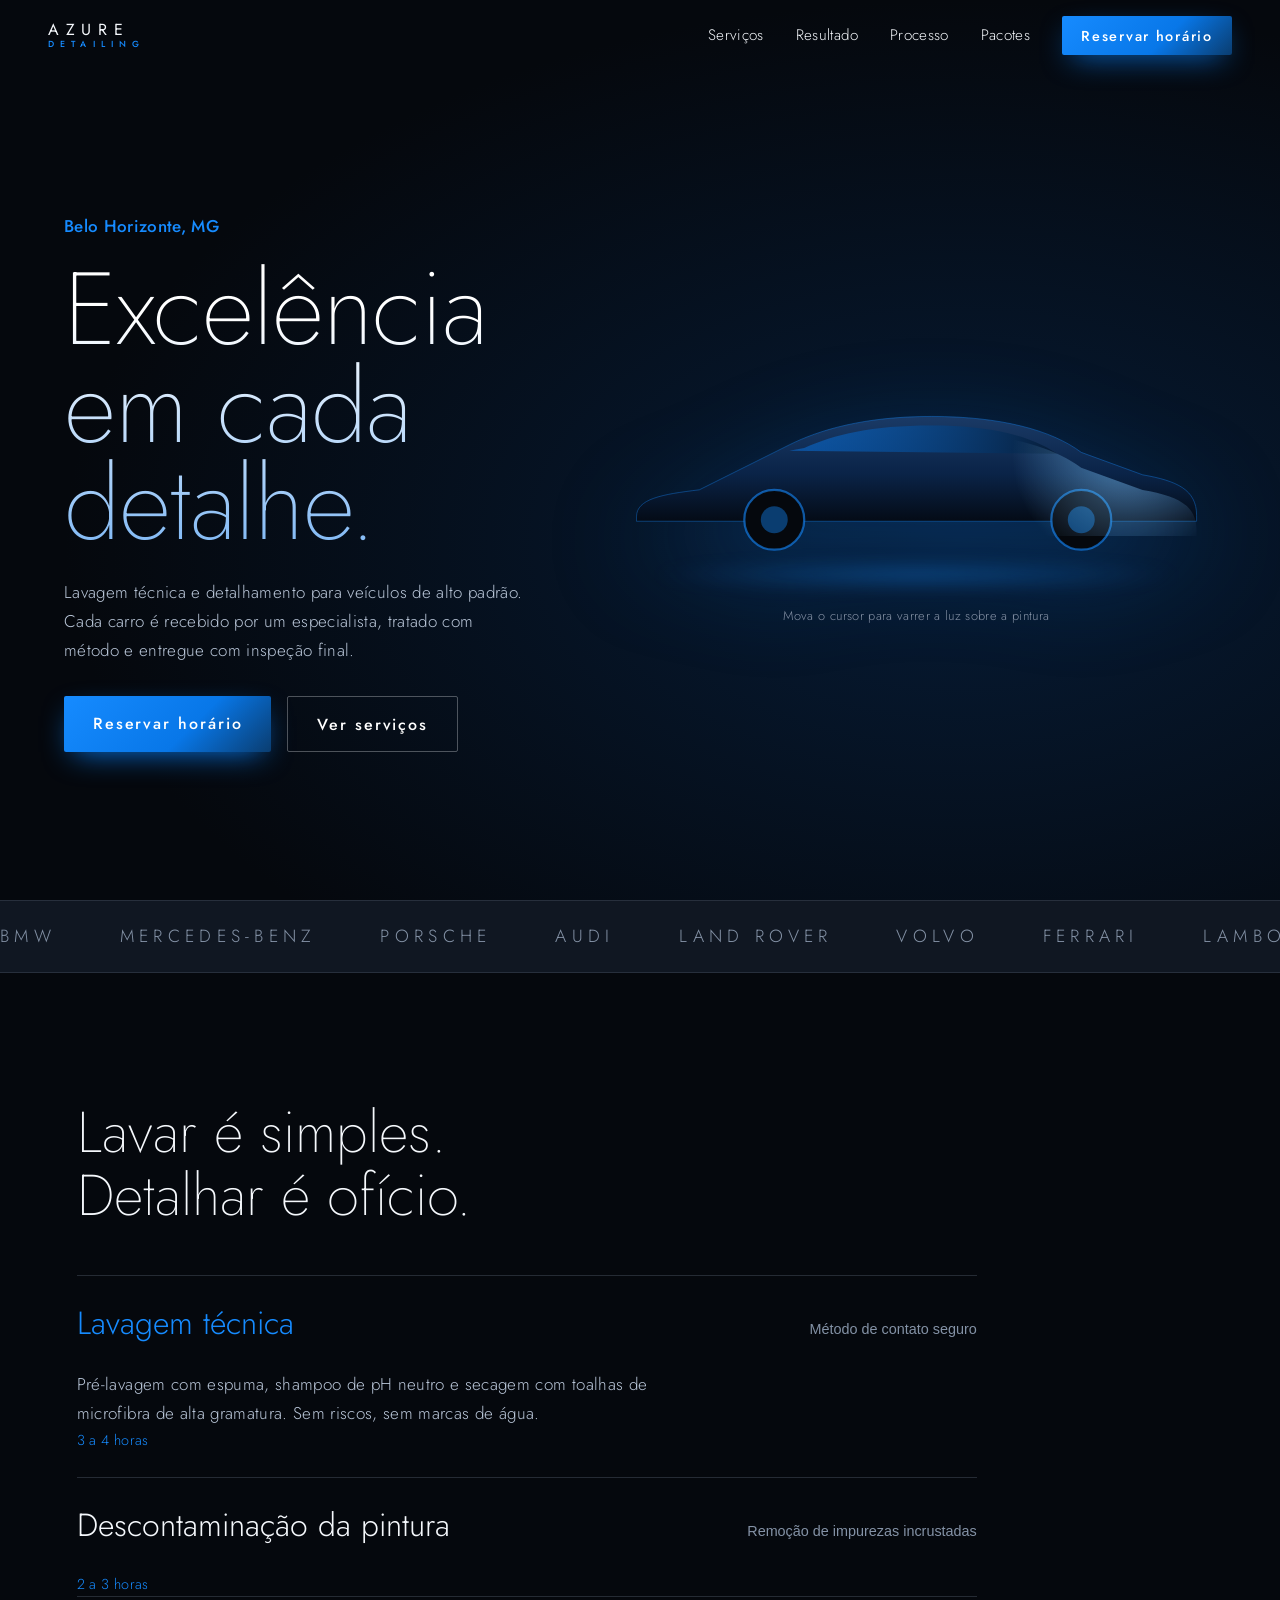
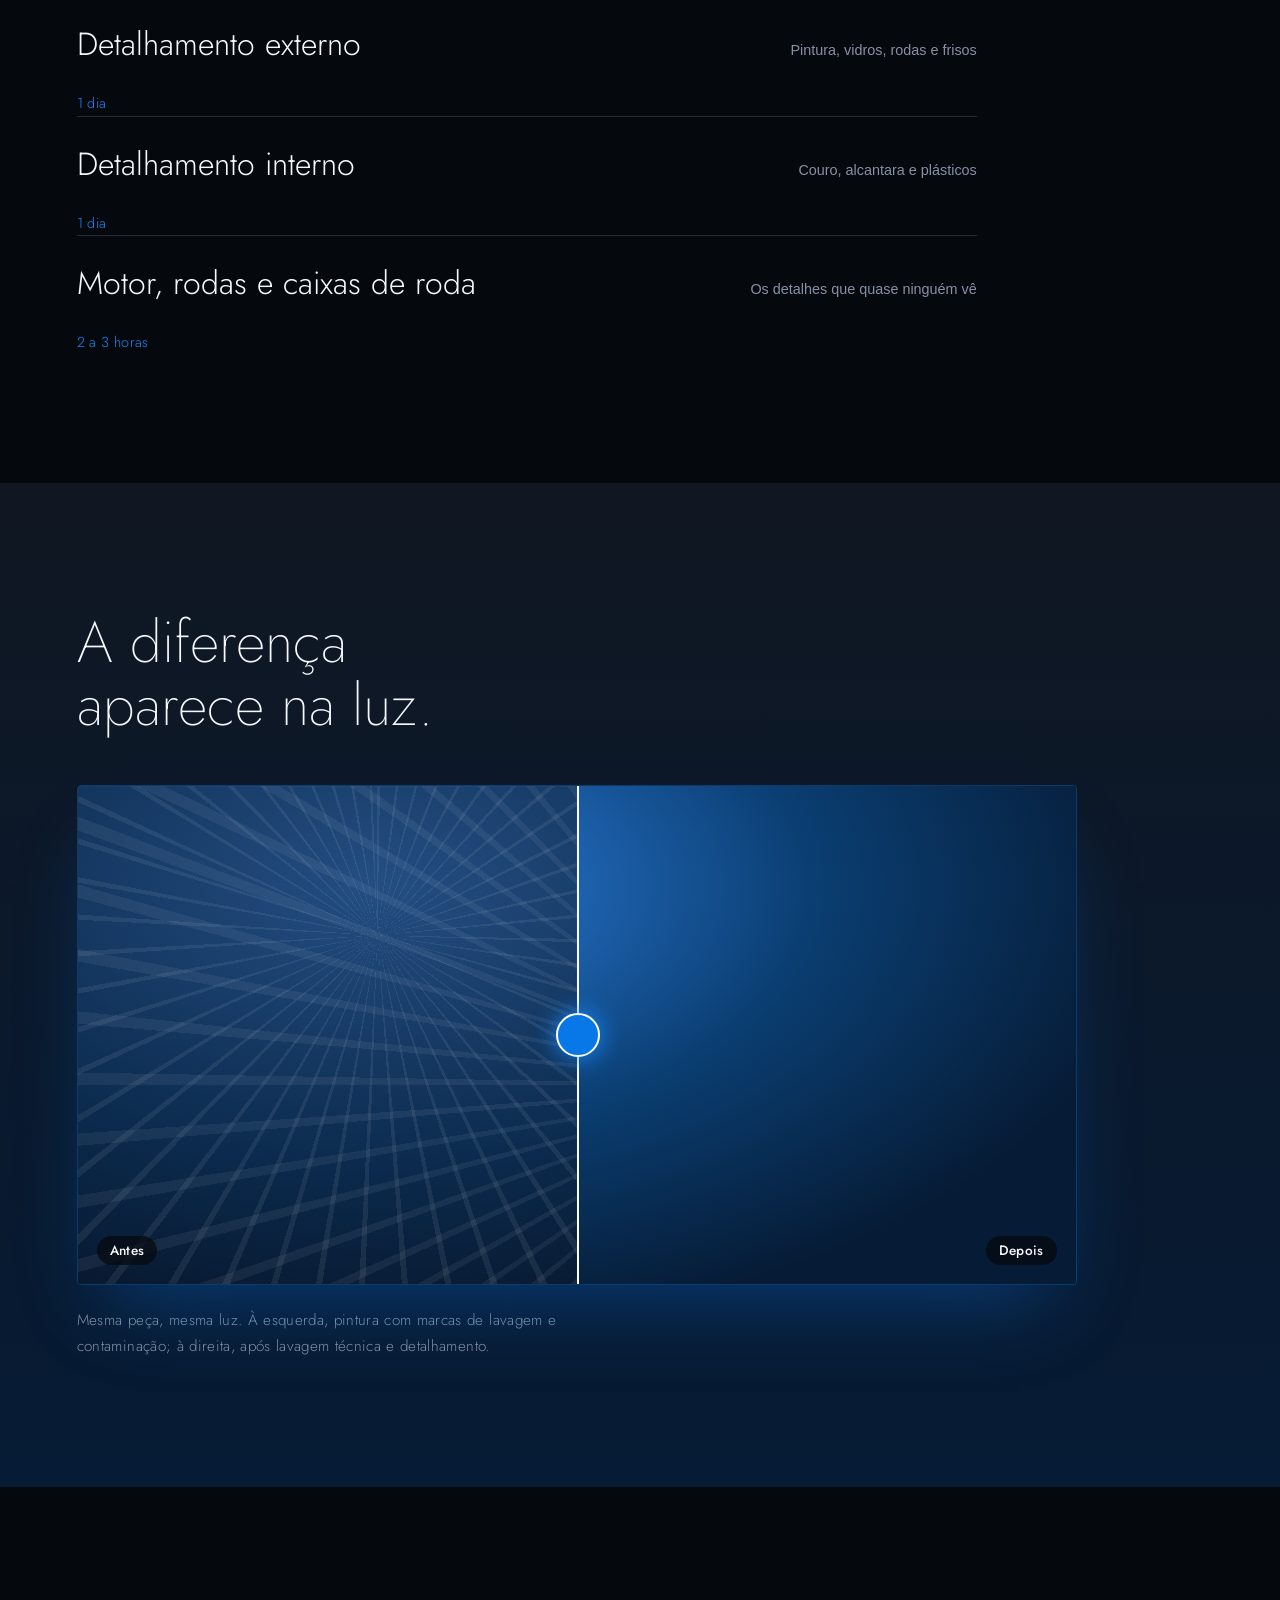
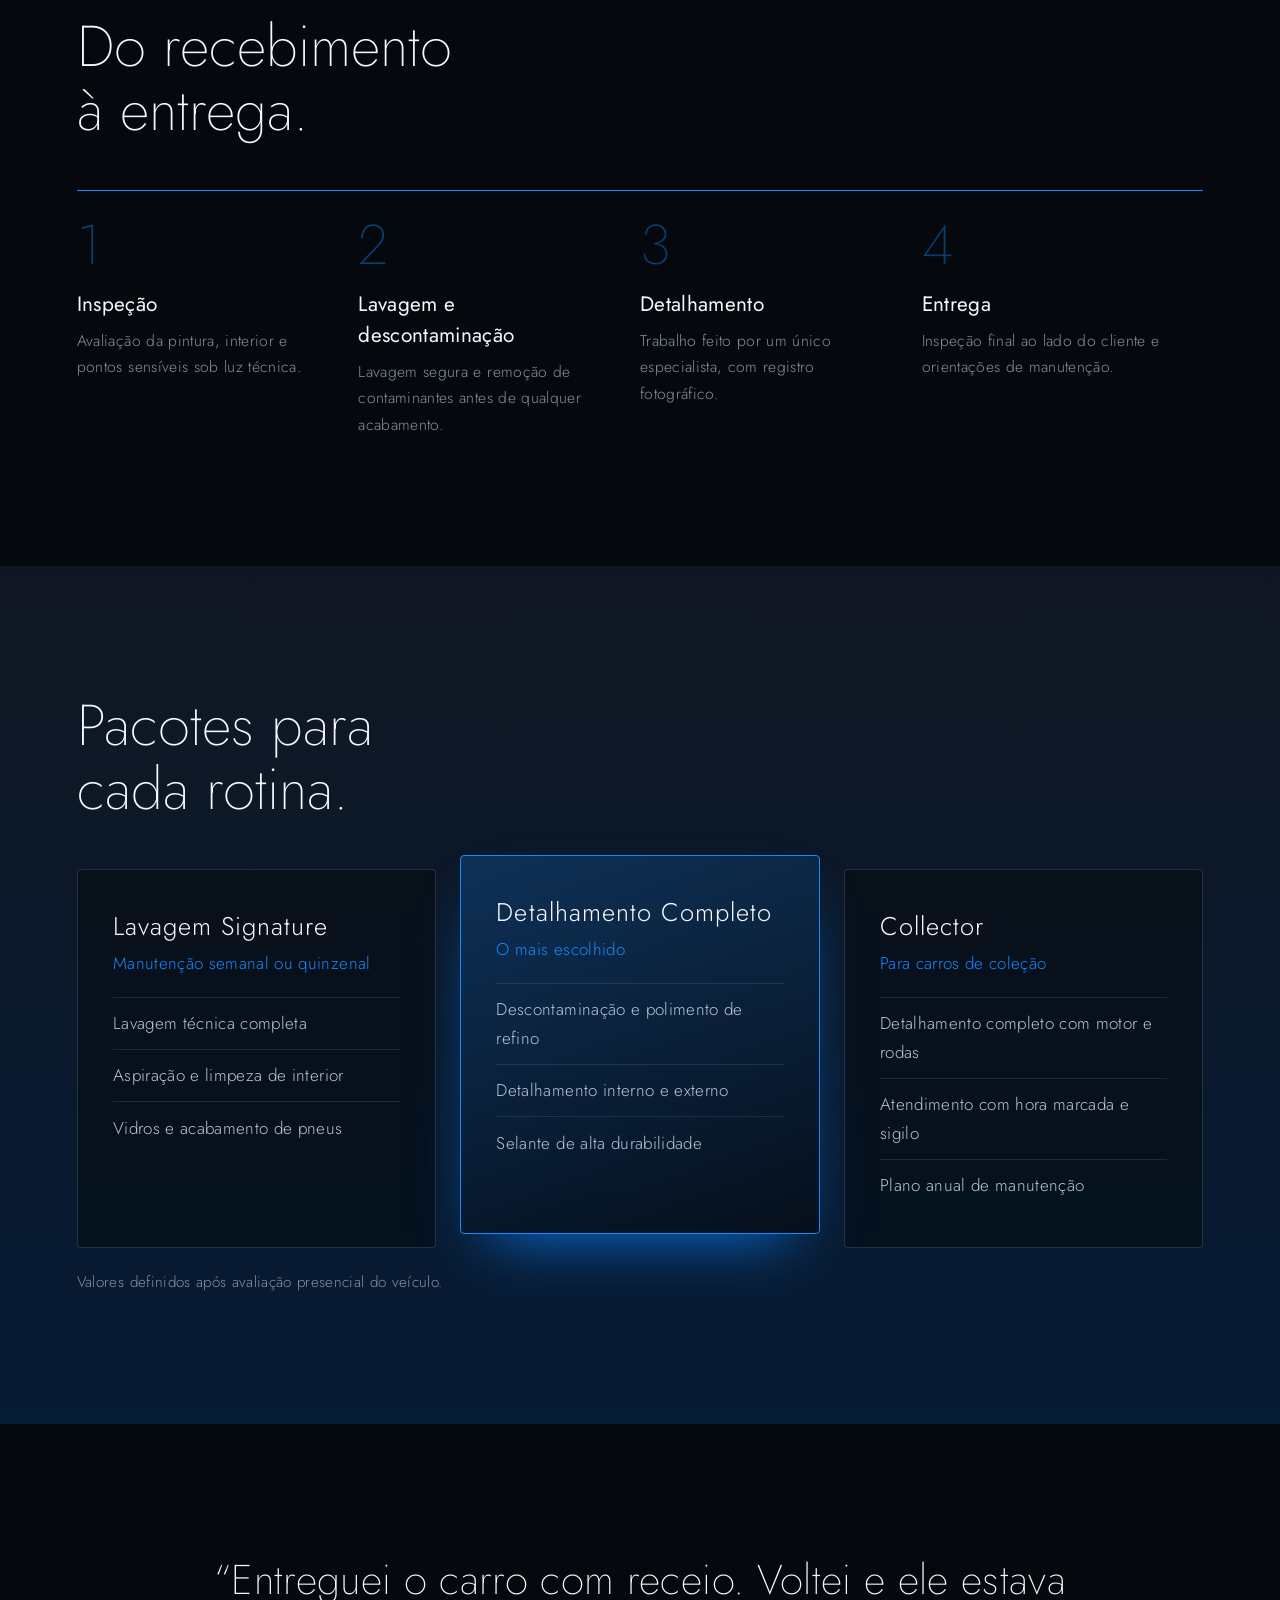
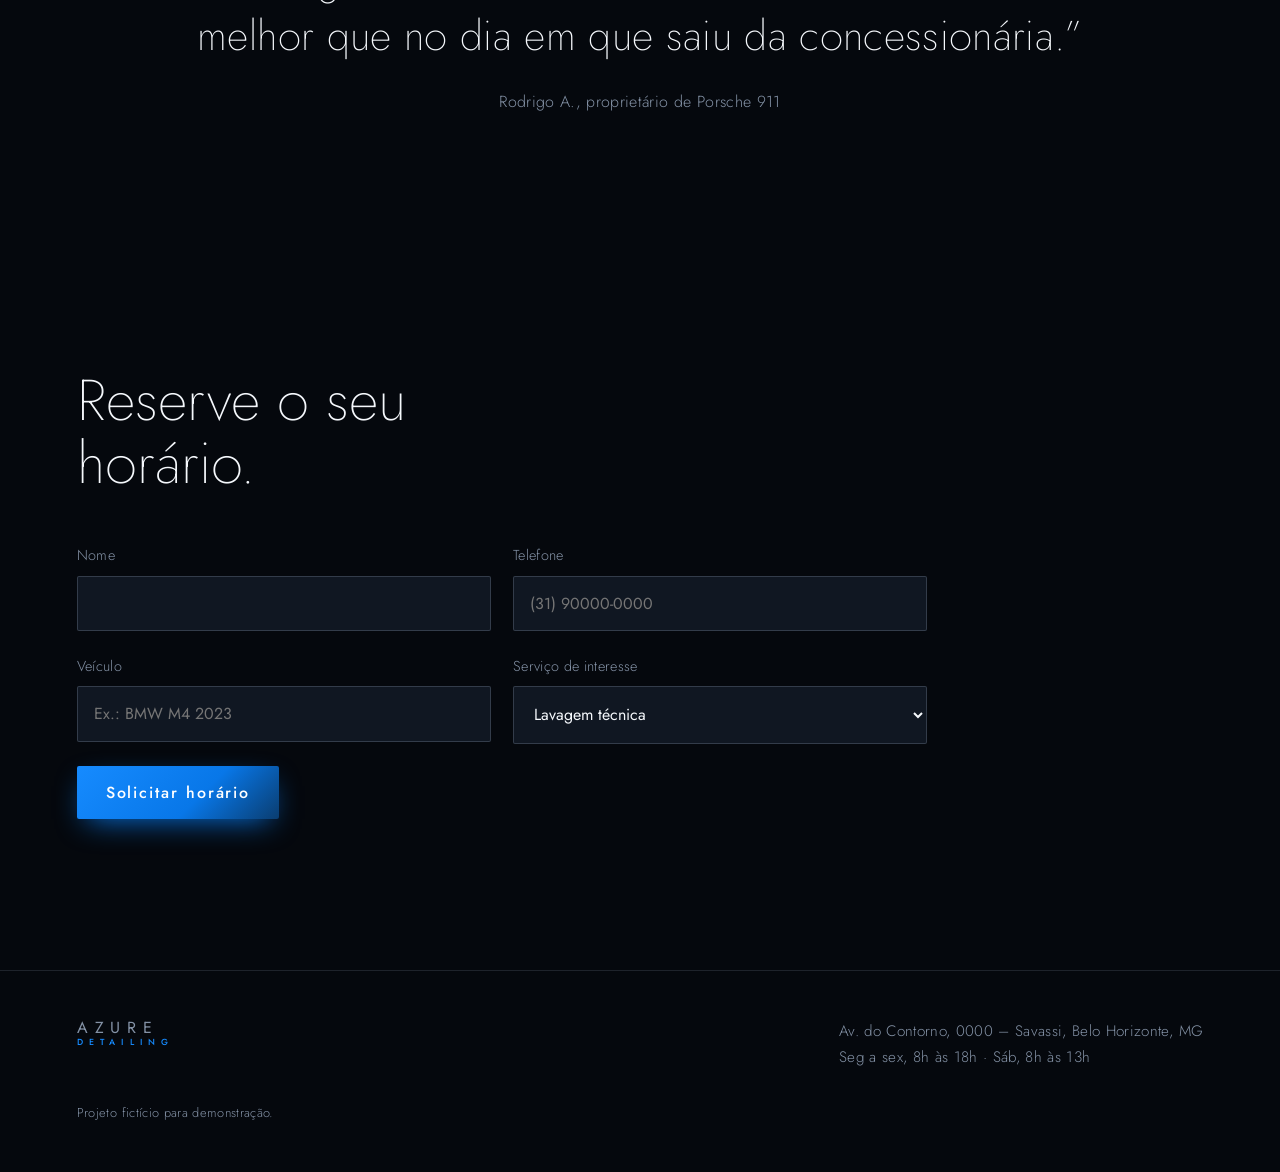
==== catalogo/modelos/estetica-automotiva/index.html @ fa1f2740 "Criação de catalogo e primeiro site demo" ====
<!DOCTYPE html>
<html lang="pt-BR">
<head>
<meta charset="utf-8">
<meta name="viewport" content="width=device-width, initial-scale=1">
<title>Azure Detailing | Lavagem e detalhamento premium em Belo Horizonte</title>
<meta name="description" content="Azure Detailing: lavagem técnica e detalhamento automotivo para veículos de alto padrão em Belo Horizonte, MG.">
<link rel="preconnect" href="https://fonts.googleapis.com">
<link rel="preconnect" href="https://fonts.gstatic.com" crossorigin>
<link href="https://fonts.googleapis.com/css2?family=Jost:wght@200;300;400;500&display=swap" rel="stylesheet">
<link rel="stylesheet" href="style.css">
</head>
<body>
<header class="nav" id="nav">
  <a href="#topo" class="logo" aria-label="Azure Detailing">AZURE<span>DETAILING</span></a>
  <nav id="menu">
    <a href="#servicos">Serviços</a><a href="#resultado">Resultado</a><a href="#processo">Processo</a><a href="#planos">Pacotes</a><a href="#agendar" class="btn sm">Reservar horário</a>
  </nav>
  <button class="burger" id="burger" aria-label="Abrir menu" aria-expanded="false"><i></i><i></i></button>
</header>

<main id="topo">
<section class="hero" id="hero">
  <div class="hero-copy">
    <p class="kicker">Belo Horizonte, MG</p>
    <h1>Excelência<br>em cada<br>detalhe.</h1>
    <p class="lead">Lavagem técnica e detalhamento para veículos de alto padrão. Cada carro é recebido por um especialista, tratado com método e entregue com inspeção final.</p>
    <div class="cta"><a href="#agendar" class="btn">Reservar horário</a><a href="#servicos" class="btn ghost">Ver serviços</a></div>
  </div>
  <div class="stage" id="stage">
    <svg viewBox="0 0 800 260" class="car" role="img" aria-label="Silhueta de um cupê esportivo">
      <defs>
        <linearGradient id="body" x1="0" y1="0" x2="0" y2="1"><stop offset="0" stop-color="#1a3a66"/><stop offset=".55" stop-color="#0a2347"/><stop offset="1" stop-color="#040b16"/></linearGradient>
        <linearGradient id="glass" x1="0" y1="0" x2="1" y2="0"><stop offset="0" stop-color="#0877E8" stop-opacity=".5"/><stop offset="1" stop-color="#061B35" stop-opacity=".9"/></linearGradient>
      </defs>
      <path d="M26 196c0-24 34-30 84-36l120-60c40-20 100-38 190-38 92 0 160 18 200 48l82 30c46 8 72 20 72 54v8H26z" fill="url(#body)" stroke="#168BFF" stroke-opacity=".5"/>
      <path d="M250 104c40-18 90-30 170-30 80 0 134 14 168 38l-358-4z" fill="url(#glass)"/>
      <circle cx="210" cy="200" r="40" fill="#05080D" stroke="#168BFF" stroke-opacity=".6" stroke-width="3"/><circle cx="210" cy="200" r="18" fill="#0A3D70"/>
      <circle cx="620" cy="200" r="40" fill="#05080D" stroke="#168BFF" stroke-opacity=".6" stroke-width="3"/><circle cx="620" cy="200" r="18" fill="#0A3D70"/>
    </svg>
    <div class="sweep" id="sweep"></div>
    <div class="floor"></div>
    <p class="hint">Mova o cursor para varrer a luz sobre a pintura</p>
  </div>
</section>

<section class="brands" aria-label="Marcas atendidas">
  <div class="track"><span>BMW</span><span>Mercedes-Benz</span><span>Porsche</span><span>Audi</span><span>Land Rover</span><span>Volvo</span><span>Ferrari</span><span>Lamborghini</span><span>Maserati</span><span>BMW</span><span>Mercedes-Benz</span><span>Porsche</span><span>Audi</span><span>Land Rover</span><span>Volvo</span><span>Ferrari</span><span>Lamborghini</span><span>Maserati</span></div>
</section>

<section class="sec" id="servicos">
  <h2>Lavar é simples.<br>Detalhar é ofício.</h2>
  <div class="svc" id="svc">
    <button class="open" aria-expanded="true"><b>Lavagem técnica</b><em>Método de contato seguro</em></button>
    <div class="panel"><p>Pré-lavagem com espuma, shampoo de pH neutro e secagem com toalhas de microfibra de alta gramatura. Sem riscos, sem marcas de água.</p><span>3 a 4 horas</span></div>
    <button class="open" aria-expanded="false"><b>Descontaminação da pintura</b><em>Remoção de impurezas incrustadas</em></button>
    <div class="panel"><p>Remoção química de ferro e contaminantes seguida de tratamento com argila, deixando a superfície lisa e pronta para receber proteção.</p><span>2 a 3 horas</span></div>
    <button class="open" aria-expanded="false"><b>Detalhamento externo</b><em>Pintura, vidros, rodas e frisos</em></button>
    <div class="panel"><p>Limpeza minuciosa de cada área, hidratação de borrachas e plásticos externos, polimento de refino e aplicação de selante de alta durabilidade.</p><span>1 dia</span></div>
    <button class="open" aria-expanded="false"><b>Detalhamento interno</b><em>Couro, alcantara e plásticos</em></button>
    <div class="panel"><p>Aspiração profunda, limpeza e hidratação de couro, tratamento de tecidos e acabamentos, com produtos específicos para cada material.</p><span>1 dia</span></div>
    <button class="open" aria-expanded="false"><b>Motor, rodas e caixas de roda</b><em>Os detalhes que quase ninguém vê</em></button>
    <div class="panel"><p>Limpeza segura do cofre do motor, descontaminação de rodas e pinças de freio, e acabamento protetor em todas as peças.</p><span>2 a 3 horas</span></div>
    
  </div>
</section>

<section class="sec dark" id="resultado">
  <h2>A diferença<br>aparece na luz.</h2>
  <div class="ba" id="ba">
    <div class="ba-after"><b>Depois</b></div>
    <div class="ba-before" id="before"><b>Antes</b></div>
    <div class="ba-line" id="line"><span></span></div>
    <input type="range" min="0" max="100" value="50" id="range" aria-label="Comparar antes e depois da correção de pintura">
  </div>
  <p class="cap">Mesma peça, mesma luz. À esquerda, pintura com marcas de lavagem e contaminação; à direita, após lavagem técnica e detalhamento.</p>
</section>

<section class="sec" id="processo">
  <h2>Do recebimento<br>à entrega.</h2>
  <ol class="steps">
    <li><b>Inspeção</b><p>Avaliação da pintura, interior e pontos sensíveis sob luz técnica.</p></li>
    <li><b>Lavagem e descontaminação</b><p>Lavagem segura e remoção de contaminantes antes de qualquer acabamento.</p></li>
    <li><b>Detalhamento</b><p>Trabalho feito por um único especialista, com registro fotográfico.</p></li>
    <li><b>Entrega</b><p>Inspeção final ao lado do cliente e orientações de manutenção.</p></li>
  </ol>
</section>

<section class="sec dark" id="planos">
  <h2>Pacotes para<br>cada rotina.</h2>
  <div class="plans">
    <article><h3>Lavagem Signature</h3><p>Manutenção semanal ou quinzenal</p><ul><li>Lavagem técnica completa</li><li>Aspiração e limpeza de interior</li><li>Vidros e acabamento de pneus</li></ul></article>
    <article class="hl"><h3>Detalhamento Completo</h3><p>O mais escolhido</p><ul><li>Descontaminação e polimento de refino</li><li>Detalhamento interno e externo</li><li>Selante de alta durabilidade</li></ul></article>
    <article><h3>Collector</h3><p>Para carros de coleção</p><ul><li>Detalhamento completo com motor e rodas</li><li>Atendimento com hora marcada e sigilo</li><li>Plano anual de manutenção</li></ul></article>
  </div>
  <p class="cap">Valores definidos após avaliação presencial do veículo.</p>
</section>

<section class="sec quote">
  <blockquote>“Entreguei o carro com receio. Voltei e ele estava melhor que no dia em que saiu da concessionária.”<cite>Rodrigo A., proprietário de Porsche 911</cite></blockquote>
</section>

<section class="sec" id="agendar">
  <h2>Reserve o seu<br>horário.</h2>
  <form id="form" novalidate>
    <label>Nome<input name="nome" required autocomplete="name"></label>
    <label>Telefone<input name="tel" type="tel" required autocomplete="tel" placeholder="(31) 90000-0000"></label>
    <label>Veículo<input name="carro" required placeholder="Ex.: BMW M4 2023"></label>
    <label>Serviço de interesse<select name="svc"><option>Lavagem técnica</option><option>Detalhamento externo</option><option>Detalhamento interno</option><option>Detalhamento completo</option><option>Plano de manutenção</option><option>Ainda não sei</option></select></label>
    <button class="btn" type="submit">Solicitar horário</button>
    <p class="msg" id="msg" role="status"></p>
  </form>
</section>
</main>

<footer>
  <a href="#topo" class="logo">AZURE<span>DETAILING</span></a>
  <p>Av. do Contorno, 0000 – Savassi, Belo Horizonte, MG<br>Seg a sex, 8h às 18h · Sáb, 8h às 13h</p>
  <p class="small">Projeto fictício para demonstração.</p>
</footer>
<script src="script.js"></script>
</body>
</html>
---- catalogo/modelos/estetica-automotiva/style.css ----
:root{--blue:#0877E8;--deep:#061B35;--mid:#0A3D70;--elec:#168BFF;--black:#05080D;--graph:#101722;--grey:#8492A6;--white:#F5F8FC;--ease:cubic-bezier(.2,.7,.2,1)}
*{box-sizing:border-box;margin:0;padding:0}
html{scroll-behavior:smooth;scroll-padding-top:80px}
body{background:var(--black);color:var(--white);font:300 17px/1.7 Jost,system-ui,sans-serif;letter-spacing:.02em;overflow-x:hidden}
a{color:inherit;text-decoration:none}
:focus-visible{outline:2px solid var(--elec);outline-offset:3px}
h1,h2,h3,.logo{font-family:Jost,sans-serif}
h1{font-size:clamp(3rem,8vw,7rem);line-height:.95;font-weight:200;letter-spacing:-.01em;background:linear-gradient(180deg,#fff 20%,#7fb8f5);-webkit-background-clip:text;background-clip:text;color:transparent}
h2{font-size:clamp(2rem,5vw,3.6rem);line-height:1.1;font-weight:200;letter-spacing:0;margin-bottom:3rem}
.kicker{color:var(--elec);font-weight:500;margin-bottom:1.2rem}
.lead{max-width:46ch;color:#b9c6d8;margin:1.6rem 0 2rem}
.cap{color:var(--grey);margin-top:1.4rem;max-width:60ch;font-size:.95rem}

.nav{position:fixed;inset:0 0 auto;z-index:20;display:flex;justify-content:space-between;align-items:center;padding:1rem clamp(1rem,4vw,3rem);transition:.4s;}
.nav.solid{background:rgba(5,8,13,.82);backdrop-filter:blur(14px);border-bottom:1px solid rgba(22,139,255,.18)}
.logo{font-weight:400;letter-spacing:.42em;font-size:1rem;display:inline-flex;flex-direction:column;line-height:1.1}
.logo span{font:500 .55rem Jost;letter-spacing:.7em;color:var(--elec)}
.nav nav{display:flex;gap:2rem;align-items:center;font-size:.95rem}
.nav nav a:not(.btn):hover{color:var(--elec)}
.btn{letter-spacing:.12em;font-size:.9rem;display:inline-block;padding:.95rem 1.8rem;border:0;border-radius:2px;background:linear-gradient(135deg,var(--elec),var(--blue) 60%,var(--mid));color:#fff;font:500 1rem Jost;cursor:pointer;box-shadow:0 10px 30px -10px var(--blue);transition:transform .3s var(--ease),box-shadow .3s}
.btn:hover{transform:translateY(-2px);box-shadow:0 16px 36px -10px var(--elec)}
.btn.sm{padding:.6rem 1.2rem;font-size:.9rem}
.btn.ghost{background:none;border:1px solid rgba(245,248,252,.3);box-shadow:none}
.burger{display:none;background:none;border:0;width:40px;height:40px;position:relative;cursor:pointer}
.burger i{position:absolute;left:8px;right:8px;height:2px;background:#fff;transition:.3s}.burger i:first-child{top:15px}.burger i:last-child{top:23px}

.hero{min-height:100svh;display:grid;grid-template-columns:1fr 1.15fr;align-items:center;gap:2rem;padding:7rem clamp(1rem,5vw,4rem) 3rem;background:radial-gradient(70% 60% at 75% 60%,var(--deep),transparent),var(--black)}
.hero-copy{animation:rise 1.1s var(--ease) both}
@keyframes rise{from{opacity:0;transform:translateY(30px)}}
.cta{display:flex;gap:1rem;flex-wrap:wrap}
.stage{position:relative;aspect-ratio:800/300;animation:rise 1.4s .2s var(--ease) both}
.car{position:relative;width:100%;filter:drop-shadow(0 30px 50px rgba(8,119,232,.25))}
.sweep{position:absolute;inset:0;pointer-events:none;mix-blend-mode:screen;background:radial-gradient(circle 160px at var(--x,50%) var(--y,40%),rgba(120,190,255,.55),transparent 70%);-webkit-mask:url("data:image/svg+xml;utf8,<svg xmlns='http://www.w3.org/2000/svg' viewBox='0 0 800 260' preserveAspectRatio='none'><path d='M26 196c0-24 34-30 84-36l120-60c40-20 100-38 190-38 92 0 160 18 200 48l82 30c46 8 72 20 72 54v8H26z'/></svg>") center/100% 86% no-repeat;mask:url("data:image/svg+xml;utf8,<svg xmlns='http://www.w3.org/2000/svg' viewBox='0 0 800 260' preserveAspectRatio='none'><path d='M26 196c0-24 34-30 84-36l120-60c40-20 100-38 190-38 92 0 160 18 200 48l82 30c46 8 72 20 72 54v8H26z'/></svg>") center/100% 86% no-repeat}
.floor{position:absolute;left:5%;right:5%;bottom:2%;height:30px;background:radial-gradient(ellipse,rgba(22,139,255,.35),transparent 70%);filter:blur(8px)}
.hint{position:absolute;bottom:-2rem;width:100%;text-align:center;color:var(--grey);font-size:.8rem}

.brands{overflow:hidden;border-block:1px solid rgba(132,146,166,.2);padding:1.4rem 0;background:var(--graph)}
.track{display:flex;gap:4rem;width:max-content;animation:slide 40s linear infinite;font:300 1.1rem Jost;letter-spacing:.3em;text-transform:uppercase;color:var(--grey);white-space:nowrap}
@keyframes slide{to{transform:translateX(-50%)}}

.sec{padding:clamp(4rem,10vw,8rem) clamp(1rem,6vw,6rem)}
.sec.dark{background:linear-gradient(180deg,var(--graph),var(--deep))}
.svc{max-width:900px}
.open{display:flex;justify-content:space-between;align-items:baseline;gap:1rem;width:100%;padding:1.5rem 0;background:none;border:0;border-top:1px solid rgba(132,146,166,.25);color:inherit;text-align:left;cursor:pointer}
.open b{font:300 clamp(1.3rem,3vw,2rem) Jost;transition:color .3s}
.open em{font-style:normal;color:var(--grey);font-size:.9rem}
.open[aria-expanded=true] b,.open:hover b{color:var(--elec)}
.panel{display:grid;grid-template-rows:0fr;transition:grid-template-rows .5s var(--ease)}
.panel>*{overflow:hidden}
.open[aria-expanded=true]+.panel{grid-template-rows:1fr}
.panel p{max-width:60ch;color:#b9c6d8}
.panel span{color:var(--elec);font-size:.9rem}
.open[aria-expanded=true]+.panel span{padding-bottom:1.5rem}

.ba{position:relative;max-width:1000px;aspect-ratio:16/8;border-radius:4px;overflow:hidden;border:1px solid rgba(22,139,255,.3);box-shadow:0 40px 80px -30px rgba(8,119,232,.4);--p:50%}
.ba-after,.ba-before{position:absolute;inset:0;display:flex;align-items:flex-end;padding:1.2rem}
.ba b{font:500 .85rem Jost;background:rgba(5,8,13,.7);padding:.3rem .8rem;border-radius:20px}
.ba-after{background:radial-gradient(ellipse at 30% 20%,#2d7fe0,#0a3d70 45%,#061B35 80%);justify-content:flex-end}
.ba-before{clip-path:inset(0 calc(100% - var(--p)) 0 0);background:
 repeating-conic-gradient(from 0deg at 30% 30%,rgba(255,255,255,.07) 0 1deg,transparent 1deg 7deg),
 repeating-conic-gradient(from 20deg at 70% 60%,rgba(255,255,255,.06) 0 1deg,transparent 1deg 5deg),
 radial-gradient(ellipse at 30% 20%,#244e82,#0b2a4d 50%,#071427 85%)}
.ba-line{position:absolute;top:0;bottom:0;left:var(--p);width:2px;background:#fff;pointer-events:none}
.ba-line span{position:absolute;top:50%;left:50%;width:44px;height:44px;margin:-22px;border-radius:50%;background:var(--blue);border:2px solid #fff;box-shadow:0 0 24px var(--elec)}
.ba input{position:absolute;inset:0;width:100%;height:100%;opacity:0;cursor:ew-resize}

.steps{list-style:none;display:grid;grid-template-columns:repeat(4,1fr);gap:0;counter-reset:s;border-top:1px solid var(--elec)}
.steps li{counter-increment:s;padding:1.6rem 1.6rem 0 0}
.steps li::before{content:counter(s);display:block;font:200 3.5rem Jost;color:var(--mid);line-height:1;margin-bottom:1rem}
.steps b{font:400 1.3rem Jost}.steps p{color:var(--grey);margin-top:.5rem;font-size:.98rem}

.plans{display:grid;grid-template-columns:repeat(3,1fr);gap:1.5rem;align-items:stretch}
.plans article{padding:2.2rem;border:1px solid rgba(132,146,166,.25);background:rgba(5,8,13,.5);border-radius:4px}
.plans .hl{border-color:var(--elec);background:linear-gradient(160deg,rgba(22,139,255,.22),rgba(5,8,13,.6));transform:translateY(-14px);box-shadow:0 30px 60px -30px var(--blue)}
.plans h3{font-size:1.6rem;font-weight:300;letter-spacing:.04em}.plans p{color:var(--elec);margin-bottom:1.2rem}
.plans ul{list-style:none}.plans li{padding:.7rem 0;border-top:1px solid rgba(132,146,166,.2);color:#b9c6d8}

.quote{background:var(--black);text-align:center}
blockquote{max-width:900px;margin:auto;font:200 clamp(1.5rem,3.6vw,2.6rem)/1.35 Jost}
cite{display:block;margin-top:1.6rem;font:300 1rem Jost;color:var(--grey)}

form{display:grid;grid-template-columns:1fr 1fr;gap:1.4rem;max-width:850px}
label{display:flex;flex-direction:column;gap:.5rem;color:var(--grey);font-size:.9rem}
input,select{background:var(--graph);border:1px solid rgba(132,146,166,.3);border-radius:2px;padding:.95rem 1rem;color:var(--white);font:400 1rem Jost}
input:focus,select:focus{outline:0;border-color:var(--elec);box-shadow:0 0 0 3px rgba(22,139,255,.25)}
input.err{border-color:#ff6b6b}
form .btn{grid-column:1/-1;justify-self:start}
.msg{grid-column:1/-1;color:var(--elec)}

footer{display:flex;justify-content:space-between;gap:2rem;flex-wrap:wrap;padding:3rem clamp(1rem,6vw,6rem);border-top:1px solid rgba(132,146,166,.2);color:var(--grey);font-size:.95rem}
footer .small{width:100%;font-size:.8rem}

@media(max-width:900px){
 .hero{grid-template-columns:1fr;padding-top:6.5rem}.stage{order:-1}
 .steps,.plans,form{grid-template-columns:1fr}.plans .hl{transform:none}
 .burger{display:block}
 .nav nav{position:fixed;inset:0 0 auto;flex-direction:column;background:var(--black);padding:5rem 2rem 2rem;transform:translateY(-100%);transition:.5s var(--ease);z-index:-1}
 .nav.open nav{transform:none}
}
@media(prefers-reduced-motion:reduce){*{animation:none!important;transition:none!important}html{scroll-behavior:auto}}
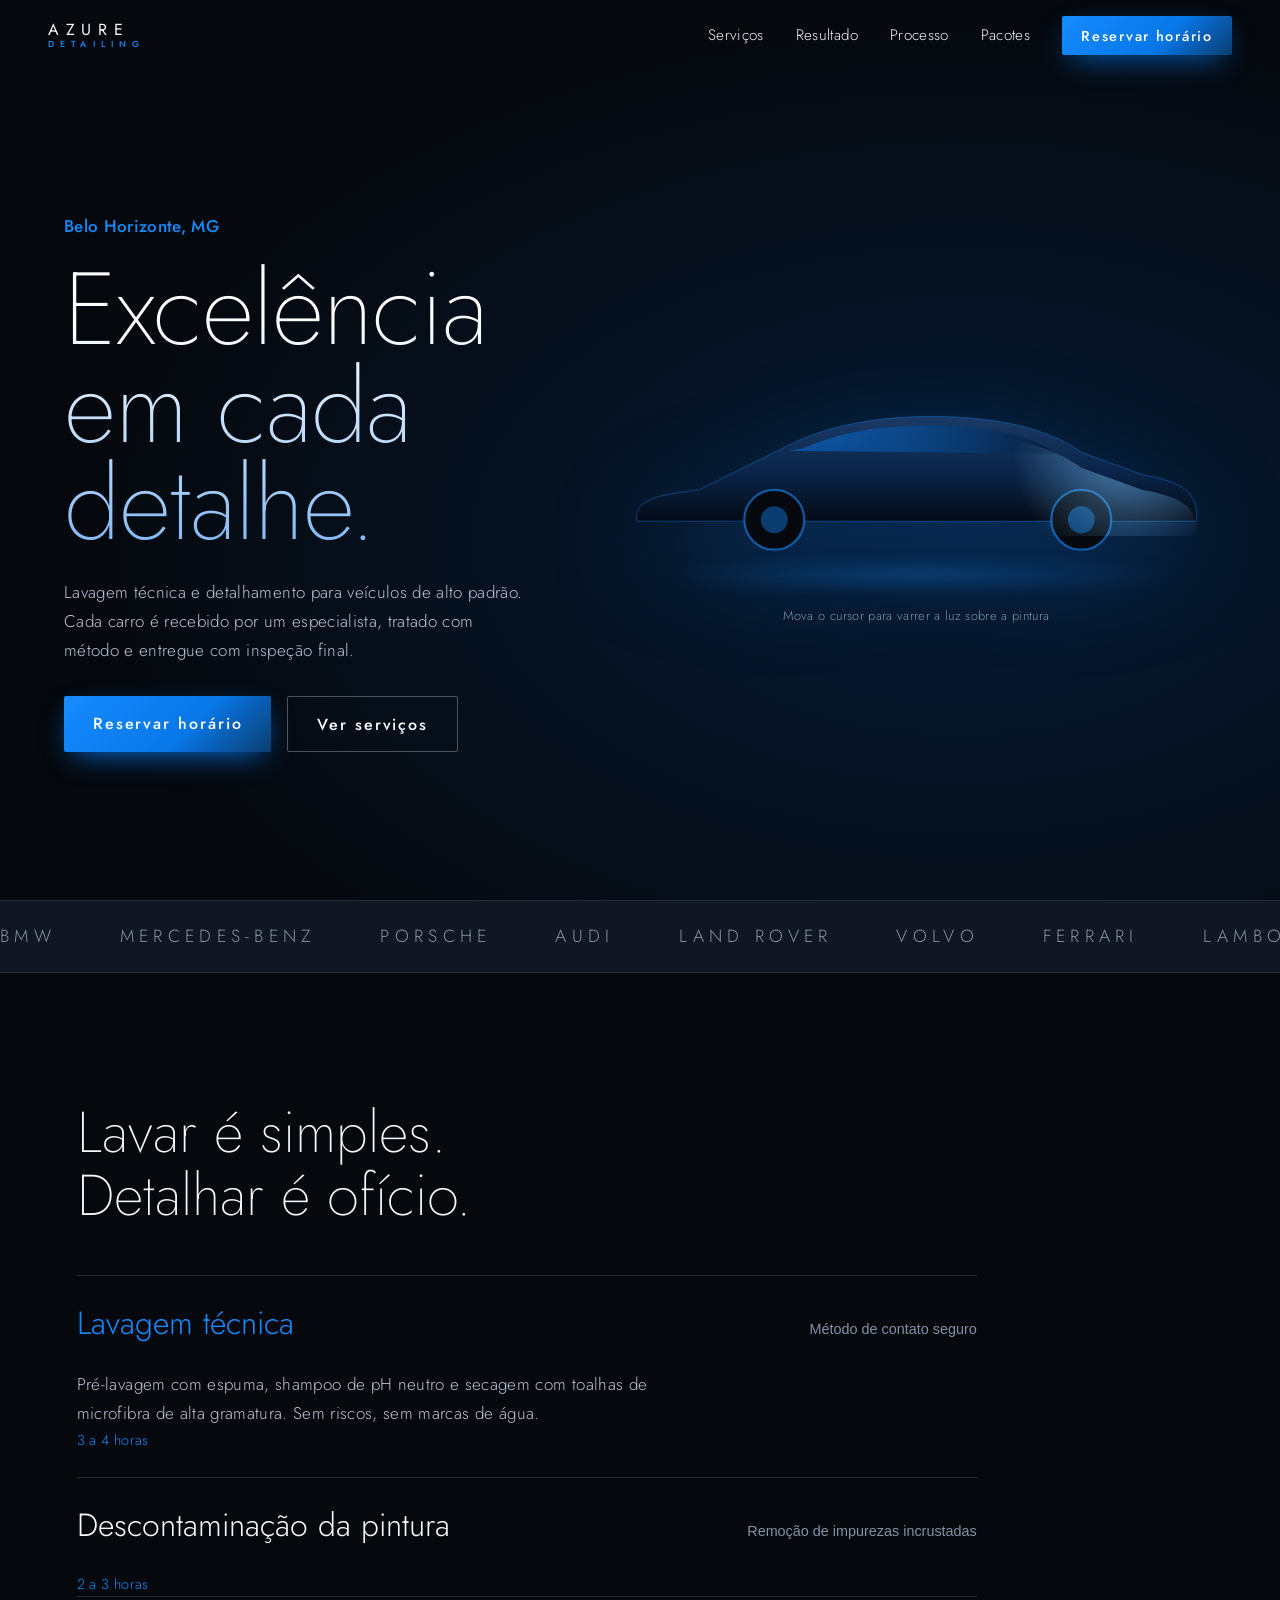
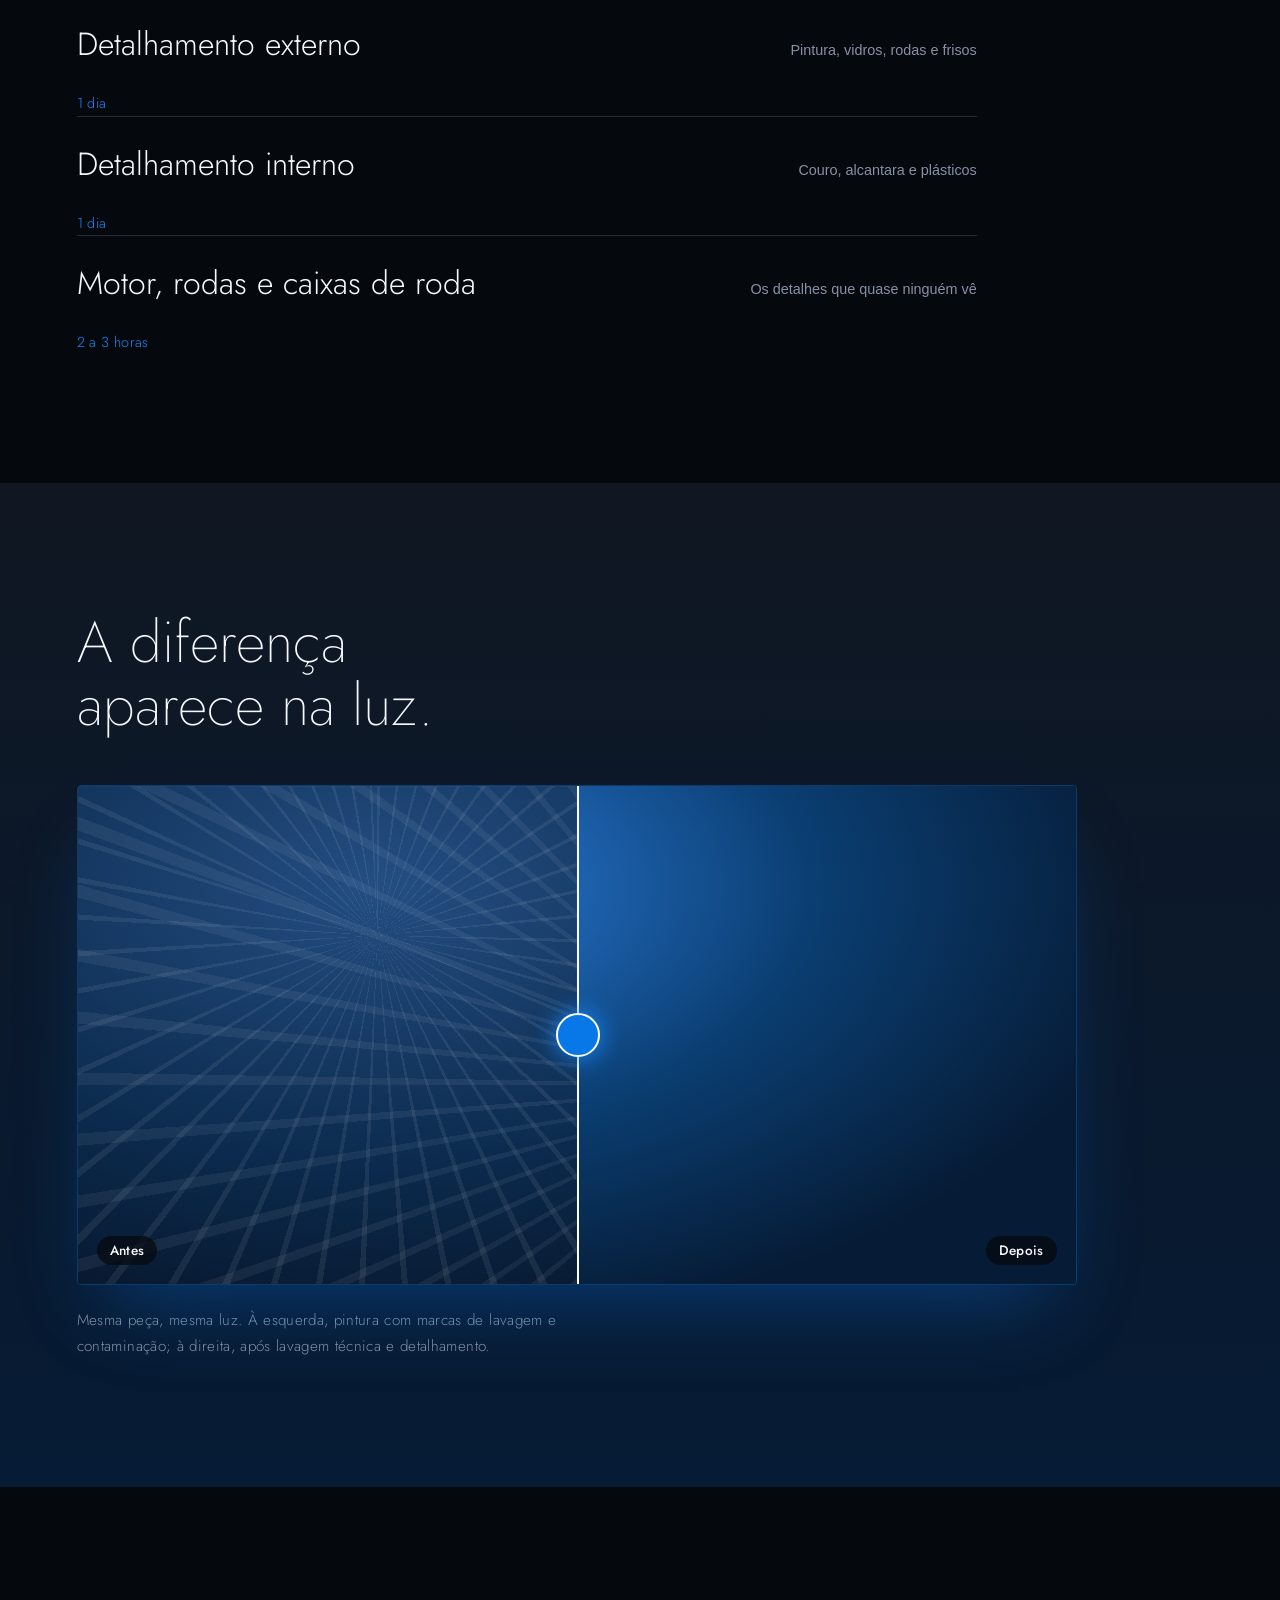
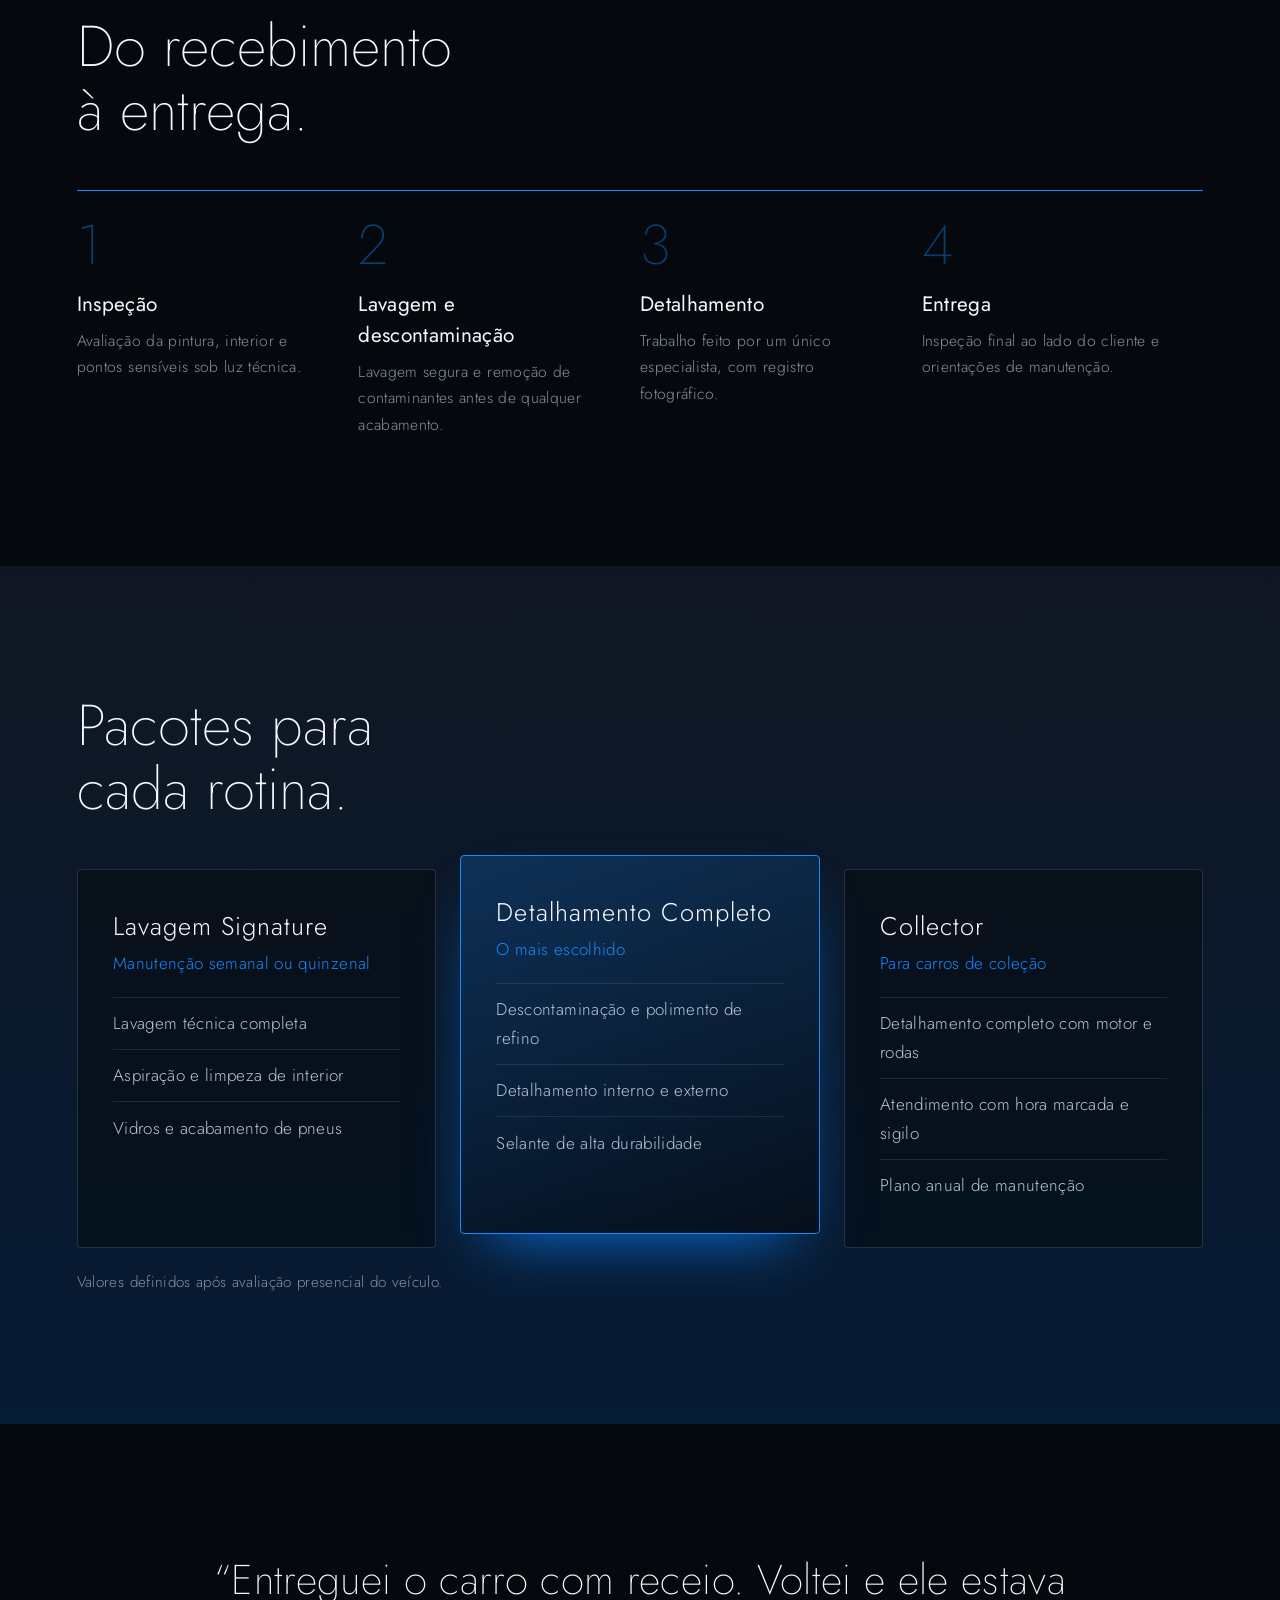
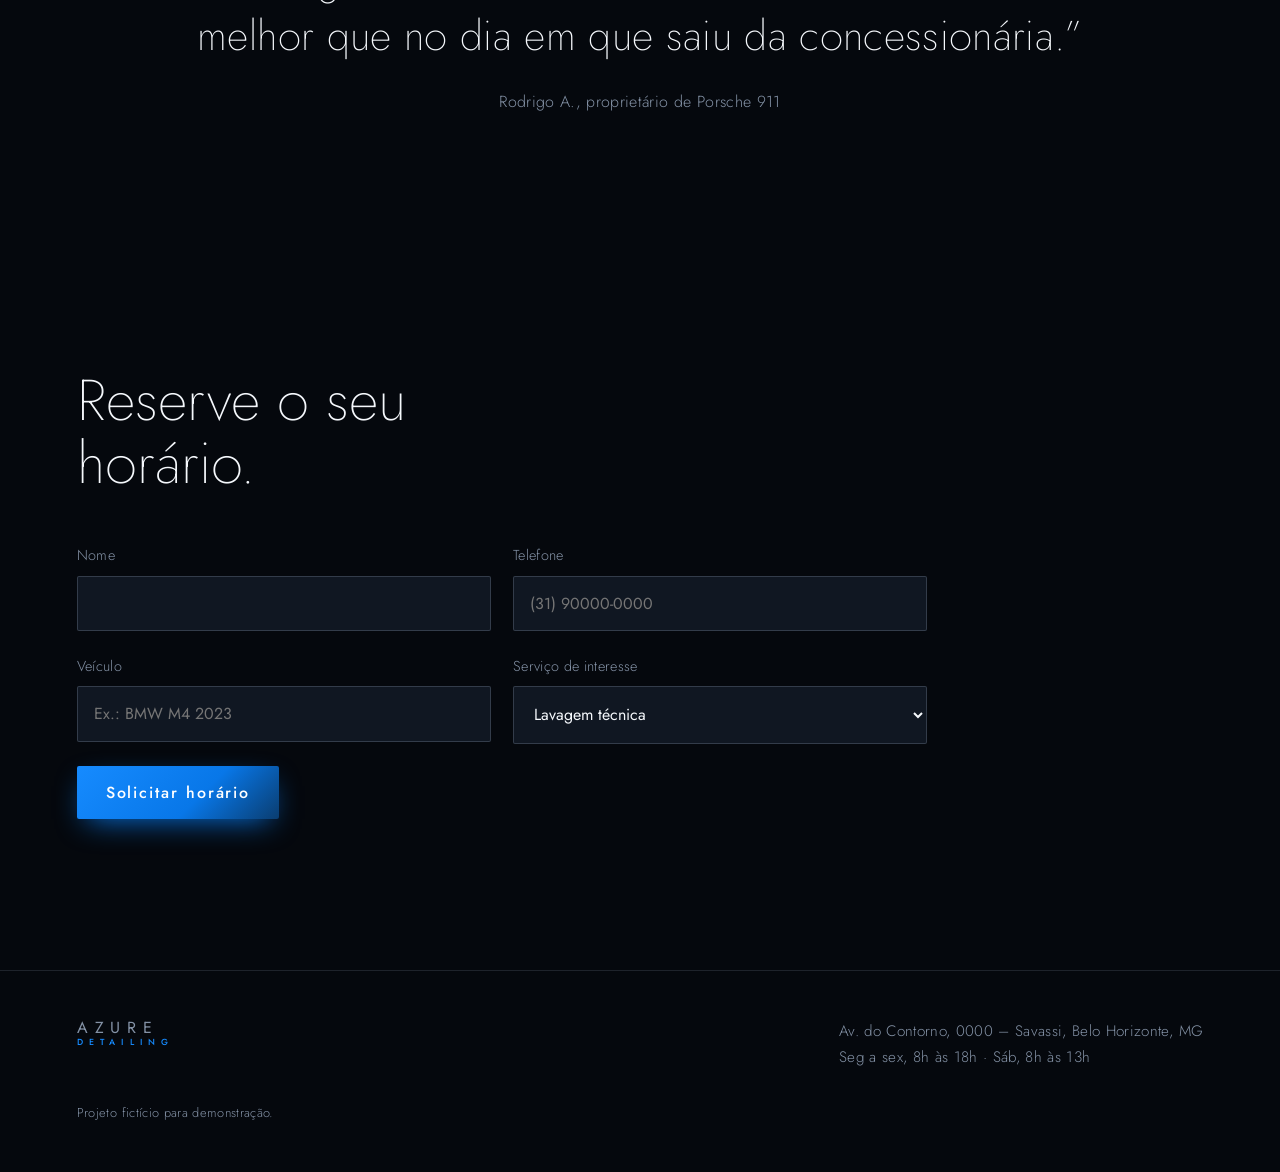
==== commit e62b8bb2: "adicionar sites modelos e algumas alteraçoes" ====
--- a/catalogo/modelos/estetica-automotiva/index.html
+++ b/catalogo/modelos/estetica-automotiva/index.html
@@ -8,7 +8,7 @@
 <link rel="preconnect" href="https://fonts.googleapis.com">
 <link rel="preconnect" href="https://fonts.gstatic.com" crossorigin>
 <link href="https://fonts.googleapis.com/css2?family=Jost:wght@200;300;400;500&display=swap" rel="stylesheet">
-<link rel="stylesheet" href="style.css">
+<link rel="stylesheet" href="css/style.css">
 </head>
 <body>
 <header class="nav" id="nav">
@@ -118,6 +118,6 @@
   <p>Av. do Contorno, 0000 – Savassi, Belo Horizonte, MG<br>Seg a sex, 8h às 18h · Sáb, 8h às 13h</p>
   <p class="small">Projeto fictício para demonstração.</p>
 </footer>
-<script src="script.js"></script>
+<script src="js/script.js"></script>
 </body>
 </html>
--- a/catalogo/modelos/estetica-automotiva/css/style.css
+++ b/catalogo/modelos/estetica-automotiva/css/style.css
@@ -0,0 +1,100 @@
+:root{--blue:#0877E8;--deep:#061B35;--mid:#0A3D70;--elec:#168BFF;--black:#05080D;--graph:#101722;--grey:#8492A6;--white:#F5F8FC;--ease:cubic-bezier(.2,.7,.2,1)}
+*{box-sizing:border-box;margin:0;padding:0}
+html{scroll-behavior:smooth;scroll-padding-top:80px}
+body{background:var(--black);color:var(--white);font:300 17px/1.7 Jost,system-ui,sans-serif;letter-spacing:.02em;overflow-x:hidden}
+a{color:inherit;text-decoration:none}
+:focus-visible{outline:2px solid var(--elec);outline-offset:3px}
+h1,h2,h3,.logo{font-family:Jost,sans-serif}
+h1{font-size:clamp(3rem,8vw,7rem);line-height:.95;font-weight:200;letter-spacing:-.01em;background:linear-gradient(180deg,#fff 20%,#7fb8f5);-webkit-background-clip:text;background-clip:text;color:transparent}
+h2{font-size:clamp(2rem,5vw,3.6rem);line-height:1.1;font-weight:200;letter-spacing:0;margin-bottom:3rem}
+.kicker{color:var(--elec);font-weight:500;margin-bottom:1.2rem}
+.lead{max-width:46ch;color:#b9c6d8;margin:1.6rem 0 2rem}
+.cap{color:var(--grey);margin-top:1.4rem;max-width:60ch;font-size:.95rem}
+
+.nav{position:fixed;inset:0 0 auto;z-index:20;display:flex;justify-content:space-between;align-items:center;padding:1rem clamp(1rem,4vw,3rem);transition:.4s;}
+.nav.solid{background:rgba(5,8,13,.82);backdrop-filter:blur(14px);border-bottom:1px solid rgba(22,139,255,.18)}
+.logo{font-weight:400;letter-spacing:.42em;font-size:1rem;display:inline-flex;flex-direction:column;line-height:1.1}
+.logo span{font:500 .55rem Jost;letter-spacing:.7em;color:var(--elec)}
+.nav nav{display:flex;gap:2rem;align-items:center;font-size:.95rem}
+.nav nav a:not(.btn):hover{color:var(--elec)}
+.btn{letter-spacing:.12em;font-size:.9rem;display:inline-block;padding:.95rem 1.8rem;border:0;border-radius:2px;background:linear-gradient(135deg,var(--elec),var(--blue) 60%,var(--mid));color:#fff;font:500 1rem Jost;cursor:pointer;box-shadow:0 10px 30px -10px var(--blue);transition:transform .3s var(--ease),box-shadow .3s}
+.btn:hover{transform:translateY(-2px);box-shadow:0 16px 36px -10px var(--elec)}
+.btn.sm{padding:.6rem 1.2rem;font-size:.9rem}
+.btn.ghost{background:none;border:1px solid rgba(245,248,252,.3);box-shadow:none}
+.burger{display:none;background:none;border:0;width:40px;height:40px;position:relative;cursor:pointer}
+.burger i{position:absolute;left:8px;right:8px;height:2px;background:#fff;transition:.3s}.burger i:first-child{top:15px}.burger i:last-child{top:23px}
+
+.hero{min-height:100svh;display:grid;grid-template-columns:1fr 1.15fr;align-items:center;gap:2rem;padding:7rem clamp(1rem,5vw,4rem) 3rem;background:radial-gradient(70% 60% at 75% 60%,var(--deep),transparent),var(--black)}
+.hero-copy{animation:rise 1.1s var(--ease) both}
+@keyframes rise{from{opacity:0;transform:translateY(30px)}}
+.cta{display:flex;gap:1rem;flex-wrap:wrap}
+.stage{position:relative;aspect-ratio:800/300;animation:rise 1.4s .2s var(--ease) both}
+.car{position:relative;width:100%;filter:drop-shadow(0 30px 50px rgba(8,119,232,.25))}
+.sweep{position:absolute;inset:0;pointer-events:none;mix-blend-mode:screen;background:radial-gradient(circle 160px at var(--x,50%) var(--y,40%),rgba(120,190,255,.55),transparent 70%);-webkit-mask:url("data:image/svg+xml;utf8,<svg xmlns='http://www.w3.org/2000/svg' viewBox='0 0 800 260' preserveAspectRatio='none'><path d='M26 196c0-24 34-30 84-36l120-60c40-20 100-38 190-38 92 0 160 18 200 48l82 30c46 8 72 20 72 54v8H26z'/></svg>") center/100% 86% no-repeat;mask:url("data:image/svg+xml;utf8,<svg xmlns='http://www.w3.org/2000/svg' viewBox='0 0 800 260' preserveAspectRatio='none'><path d='M26 196c0-24 34-30 84-36l120-60c40-20 100-38 190-38 92 0 160 18 200 48l82 30c46 8 72 20 72 54v8H26z'/></svg>") center/100% 86% no-repeat}
+.floor{position:absolute;left:5%;right:5%;bottom:2%;height:30px;background:radial-gradient(ellipse,rgba(22,139,255,.35),transparent 70%);filter:blur(8px)}
+.hint{position:absolute;bottom:-2rem;width:100%;text-align:center;color:var(--grey);font-size:.8rem}
+
+.brands{overflow:hidden;border-block:1px solid rgba(132,146,166,.2);padding:1.4rem 0;background:var(--graph)}
+.track{display:flex;gap:4rem;width:max-content;animation:slide 40s linear infinite;font:300 1.1rem Jost;letter-spacing:.3em;text-transform:uppercase;color:var(--grey);white-space:nowrap}
+@keyframes slide{to{transform:translateX(-50%)}}
+
+.sec{padding:clamp(4rem,10vw,8rem) clamp(1rem,6vw,6rem)}
+.sec.dark{background:linear-gradient(180deg,var(--graph),var(--deep))}
+.svc{max-width:900px}
+.open{display:flex;justify-content:space-between;align-items:baseline;gap:1rem;width:100%;padding:1.5rem 0;background:none;border:0;border-top:1px solid rgba(132,146,166,.25);color:inherit;text-align:left;cursor:pointer}
+.open b{font:300 clamp(1.3rem,3vw,2rem) Jost;transition:color .3s}
+.open em{font-style:normal;color:var(--grey);font-size:.9rem}
+.open[aria-expanded=true] b,.open:hover b{color:var(--elec)}
+.panel{display:grid;grid-template-rows:0fr;transition:grid-template-rows .5s var(--ease)}
+.panel>*{overflow:hidden}
+.open[aria-expanded=true]+.panel{grid-template-rows:1fr}
+.panel p{max-width:60ch;color:#b9c6d8}
+.panel span{color:var(--elec);font-size:.9rem}
+.open[aria-expanded=true]+.panel span{padding-bottom:1.5rem}
+
+.ba{position:relative;max-width:1000px;aspect-ratio:16/8;border-radius:4px;overflow:hidden;border:1px solid rgba(22,139,255,.3);box-shadow:0 40px 80px -30px rgba(8,119,232,.4);--p:50%}
+.ba-after,.ba-before{position:absolute;inset:0;display:flex;align-items:flex-end;padding:1.2rem}
+.ba b{font:500 .85rem Jost;background:rgba(5,8,13,.7);padding:.3rem .8rem;border-radius:20px}
+.ba-after{background:radial-gradient(ellipse at 30% 20%,#2d7fe0,#0a3d70 45%,#061B35 80%);justify-content:flex-end}
+.ba-before{clip-path:inset(0 calc(100% - var(--p)) 0 0);background:
+ repeating-conic-gradient(from 0deg at 30% 30%,rgba(255,255,255,.07) 0 1deg,transparent 1deg 7deg),
+ repeating-conic-gradient(from 20deg at 70% 60%,rgba(255,255,255,.06) 0 1deg,transparent 1deg 5deg),
+ radial-gradient(ellipse at 30% 20%,#244e82,#0b2a4d 50%,#071427 85%)}
+.ba-line{position:absolute;top:0;bottom:0;left:var(--p);width:2px;background:#fff;pointer-events:none}
+.ba-line span{position:absolute;top:50%;left:50%;width:44px;height:44px;margin:-22px;border-radius:50%;background:var(--blue);border:2px solid #fff;box-shadow:0 0 24px var(--elec)}
+.ba input{position:absolute;inset:0;width:100%;height:100%;opacity:0;cursor:ew-resize}
+
+.steps{list-style:none;display:grid;grid-template-columns:repeat(4,1fr);gap:0;counter-reset:s;border-top:1px solid var(--elec)}
+.steps li{counter-increment:s;padding:1.6rem 1.6rem 0 0}
+.steps li::before{content:counter(s);display:block;font:200 3.5rem Jost;color:var(--mid);line-height:1;margin-bottom:1rem}
+.steps b{font:400 1.3rem Jost}.steps p{color:var(--grey);margin-top:.5rem;font-size:.98rem}
+
+.plans{display:grid;grid-template-columns:repeat(3,1fr);gap:1.5rem;align-items:stretch}
+.plans article{padding:2.2rem;border:1px solid rgba(132,146,166,.25);background:rgba(5,8,13,.5);border-radius:4px}
+.plans .hl{border-color:var(--elec);background:linear-gradient(160deg,rgba(22,139,255,.22),rgba(5,8,13,.6));transform:translateY(-14px);box-shadow:0 30px 60px -30px var(--blue)}
+.plans h3{font-size:1.6rem;font-weight:300;letter-spacing:.04em}.plans p{color:var(--elec);margin-bottom:1.2rem}
+.plans ul{list-style:none}.plans li{padding:.7rem 0;border-top:1px solid rgba(132,146,166,.2);color:#b9c6d8}
+
+.quote{background:var(--black);text-align:center}
+blockquote{max-width:900px;margin:auto;font:200 clamp(1.5rem,3.6vw,2.6rem)/1.35 Jost}
+cite{display:block;margin-top:1.6rem;font:300 1rem Jost;color:var(--grey)}
+
+form{display:grid;grid-template-columns:1fr 1fr;gap:1.4rem;max-width:850px}
+label{display:flex;flex-direction:column;gap:.5rem;color:var(--grey);font-size:.9rem}
+input,select{background:var(--graph);border:1px solid rgba(132,146,166,.3);border-radius:2px;padding:.95rem 1rem;color:var(--white);font:400 1rem Jost}
+input:focus,select:focus{outline:0;border-color:var(--elec);box-shadow:0 0 0 3px rgba(22,139,255,.25)}
+input.err{border-color:#ff6b6b}
+form .btn{grid-column:1/-1;justify-self:start}
+.msg{grid-column:1/-1;color:var(--elec)}
+
+footer{display:flex;justify-content:space-between;gap:2rem;flex-wrap:wrap;padding:3rem clamp(1rem,6vw,6rem);border-top:1px solid rgba(132,146,166,.2);color:var(--grey);font-size:.95rem}
+footer .small{width:100%;font-size:.8rem}
+
+@media(max-width:900px){
+ .hero{grid-template-columns:1fr;padding-top:6.5rem}.stage{order:-1}
+ .steps,.plans,form{grid-template-columns:1fr}.plans .hl{transform:none}
+ .burger{display:block}
+ .nav nav{position:fixed;inset:0 0 auto;flex-direction:column;background:var(--black);padding:5rem 2rem 2rem;transform:translateY(-100%);transition:.5s var(--ease);z-index:-1}
+ .nav.open nav{transform:none}
+}
+@media(prefers-reduced-motion:reduce){*{animation:none!important;transition:none!important}html{scroll-behavior:auto}}
